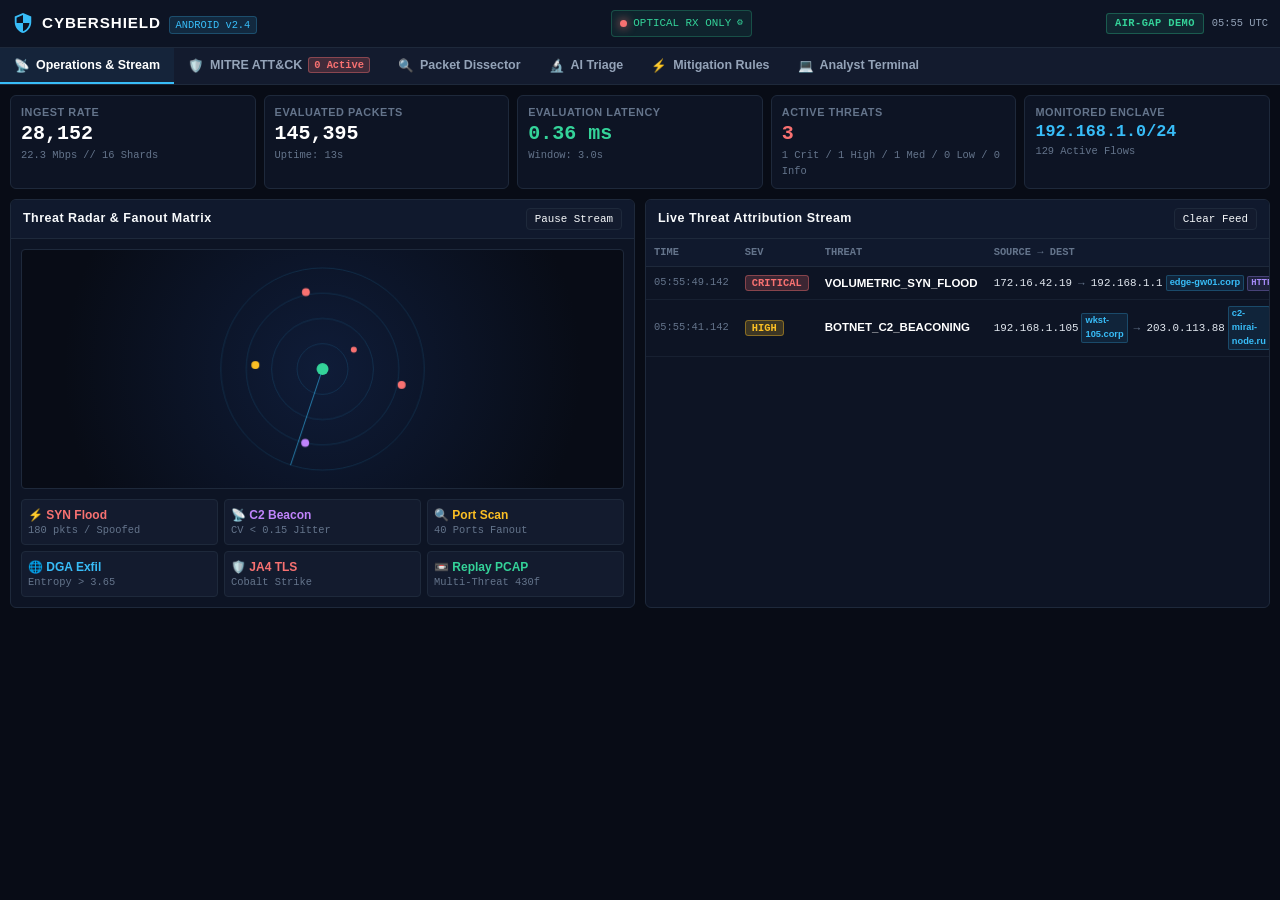
==== index.html @ d5a93fc0 "feat(deploy): deploy GitHub Pages web distribution and clean gradle caches" ====
<!DOCTYPE html>
<html lang="en">
<head>
  <meta charset="UTF-8">
  <meta name="viewport" content="width=device-width, initial-scale=1.0, maximum-scale=1.0, user-scalable=no">
  <meta name="theme-color" content="#080c16">
  <title>CYBERSHIELD Enclave</title>
  <link rel="stylesheet" href="styles.css">
</head>
<body>

  <!-- Top Enterprise Navigation Bar -->
  <header class="top-navbar">
    <div class="brand-wrap">
      <div class="brand-shield">
        <svg viewBox="0 0 24 24">
          <path d="M12 1L3 5v6c0 5.55 3.84 10.74 9 12 5.16-1.26 9-6.45 9-12V5l-9-4zm0 10.99h7c-.53 4.12-3.28 7.79-7 8.94V12H5V6.3l7-3.11v8.8z"/>
        </svg>
      </div>
      <div>
        <span class="brand-text">CYBERSHIELD</span>
        <span class="brand-tag">ANDROID v2.4</span>
      </div>
    </div>

    <!-- Hardware Optical Data Diode Status Indicator & Server Switcher -->
    <div class="diode-telemetry-badge" id="diodeStatusBadge" title="Tap to configure sensor endpoint">
      <span class="diode-led" id="diodeLed"></span>
      <span id="diodeStatusText">OPTICAL RX ONLY</span>
      <span style="font-size: 0.6rem;">⚙️</span>
    </div>

    <div class="navbar-right">
      <span class="status-pill pill-online" id="connStatus">ONLINE</span>
      <span id="sysClock" style="color: var(--text-muted); font-size: 0.65rem; font-family: var(--font-mono);">00:00 UTC</span>
    </div>
  </header>

  <!-- Enterprise Tab Workspace Navigation Bar (Swipeable/Scrollable) -->
  <nav class="workspace-tabs-bar" aria-label="Security Workspace Navigation">
    <button class="nav-tab-btn active" data-view="viewOps" id="tabNavOps">
      <span>📡</span>
      <span>Operations & Stream</span>
    </button>
    <button class="nav-tab-btn" data-view="viewMitre" id="tabNavMitre">
      <span>🛡️</span>
      <span>MITRE ATT&CK</span>
      <span class="tab-badge" id="mitreHitBadge">0 Active</span>
    </button>
    <button class="nav-tab-btn" data-view="viewDissect" id="tabNavDissect">
      <span>🔍</span>
      <span>Packet Dissector</span>
    </button>
    <button class="nav-tab-btn" data-view="viewTriage" id="tabNavTriage">
      <span>🔬</span>
      <span>AI Triage</span>
    </button>
    <button class="nav-tab-btn" data-view="viewRules" id="tabNavRules">
      <span>⚡</span>
      <span>Mitigation Rules</span>
    </button>
    <button class="nav-tab-btn" data-view="viewTerminal" id="tabNavTerminal">
      <span>💻</span>
      <span>Analyst Terminal</span>
    </button>
  </nav>

  <!-- Main Workspace Container -->
  <main class="app-container">

    <!-- KPI Metrics Top Strip -->
    <section class="kpi-strip" aria-label="System Metrics">
      <div class="kpi-block">
        <div class="kpi-block-label">Ingest Rate</div>
        <div class="kpi-block-value" id="metricPps">0</div>
        <div class="kpi-block-sub" id="metricMbps">0.0 Mbps // 16 Shards</div>
      </div>
      <div class="kpi-block">
        <div class="kpi-block-label">Evaluated Packets</div>
        <div class="kpi-block-value" id="metricPackets">0</div>
        <div class="kpi-block-sub" id="metricUptime">Uptime: 0s</div>
      </div>
      <div class="kpi-block">
        <div class="kpi-block-label">Evaluation Latency</div>
        <div class="kpi-block-value" id="metricLatency" style="color: #34d399;">0.0 ms</div>
        <div class="kpi-block-sub">Window: 3.0s</div>
      </div>
      <div class="kpi-block">
        <div class="kpi-block-label">Active Threats</div>
        <div class="kpi-block-value" id="metricAlerts" style="color: #f87171;">0</div>
        <div class="kpi-block-sub" id="metricSeveritySummary">0 Crit / 0 High</div>
      </div>
      <div class="kpi-block">
        <div class="kpi-block-label">Monitored Enclave</div>
        <div class="kpi-block-value" style="font-size: 1.05rem; color: #38bdf8;">192.168.1.0/24</div>
        <div class="kpi-block-sub" id="metricFlows">0 Active Flows</div>
      </div>
    </section>

    <!-- =========================================================
         VIEW 1: Operations & Stream
         ========================================================= -->
    <div class="tab-view active" id="viewOps">
      <div class="ops-grid">
        
        <!-- Threat Radar & Attack Injector -->
        <div class="panel-box">
          <div class="panel-box-header">
            <span>Threat Radar & Fanout Matrix</span>
            <button class="btn-ctrl" id="btnToggleGen">
              <span id="genToggleText">Pause Stream</span>
            </button>
          </div>
          <div class="panel-box-body">
            
            <div class="radar-frame">
              <canvas id="radarCanvas" width="500" height="240"></canvas>
            </div>

            <!-- Attack Vector Injection Grid -->
            <div class="attacks-btn-grid">
              <button class="btn-attack-action" id="btnInjectSyn">
                <div class="att-title" style="color: #f87171;">⚡ SYN Flood</div>
                <div class="att-desc">180 pkts / Spoofed</div>
              </button>
              <button class="btn-attack-action" id="btnInjectBeacon">
                <div class="att-title" style="color: #c084fc;">📡 C2 Beacon</div>
                <div class="att-desc">CV &lt; 0.15 Jitter</div>
              </button>
              <button class="btn-attack-action" id="btnInjectScan">
                <div class="att-title" style="color: #fbbf24;">🔍 Port Scan</div>
                <div class="att-desc">40 Ports Fanout</div>
              </button>
              <button class="btn-attack-action" id="btnInjectDga">
                <div class="att-title" style="color: #38bdf8;">🌐 DGA Exfil</div>
                <div class="att-desc">Entropy &gt; 3.65</div>
              </button>
              <button class="btn-attack-action" id="btnInjectJa4">
                <div class="att-title" style="color: #f87171;">🛡️ JA4 TLS</div>
                <div class="att-desc">Cobalt Strike</div>
              </button>
              <button class="btn-attack-action" id="btnReplayPcap">
                <div class="att-title" style="color: #34d399;">📼 Replay PCAP</div>
                <div class="att-desc">Multi-Threat 430f</div>
              </button>
            </div>

          </div>
        </div>

        <!-- Live Threat Attribution Feed -->
        <div class="panel-box">
          <div class="panel-box-header">
            <span>Live Threat Attribution Stream</span>
            <button class="btn-ctrl" id="btnClearAlerts">Clear Feed</button>
          </div>
          <div class="panel-box-body" style="padding: 0;">
            <div class="dense-table-wrap">
              <table class="dense-table" id="alertsTable">
                <thead>
                  <tr>
                    <th>TIME</th>
                    <th>SEV</th>
                    <th>THREAT</th>
                    <th>SOURCE &rarr; DEST</th>
                    <th>CONF</th>
                    <th>ACTION</th>
                  </tr>
                </thead>
                <tbody id="alertsTableBody">
                  <tr>
                    <td colspan="6" style="text-align: center; color: var(--text-dim); padding: 30px;">
                      Awaiting threat indicators...
                    </td>
                  </tr>
                </tbody>
              </table>
            </div>
          </div>
        </div>

      </div>
    </div>

    <!-- =========================================================
         VIEW 2: MITRE ATT&CK Matrix
         ========================================================= -->
    <div class="tab-view" id="viewMitre">
      <div class="panel-box">
        <div class="panel-box-header">
          <span>MITRE ATT&CK Enterprise Matrix (14 Tactics)</span>
          <button class="btn-ctrl" id="btnRefreshMitre">Refresh</button>
        </div>
        <div class="panel-box-body">
          <div style="font-size: 0.68rem; color: var(--text-dim); margin-bottom: 8px;">
            Swipe horizontally to inspect all 14 adversary tactics and illuminated techniques:
          </div>
          <div class="mitre-matrix-grid" id="mitreMatrixGrid">
            <!-- Dynamically populated -->
          </div>
        </div>
      </div>
    </div>

    <!-- =========================================================
         VIEW 3: Packet Dissector (Wireshark)
         ========================================================= -->
    <div class="tab-view" id="viewDissect">
      <div class="panel-box">
        <div class="panel-box-header">
          <span>Deep Packet Dissector & Raw Hex Stream</span>
          <button class="btn-ctrl" id="btnRefreshDissect">Capture Frame</button>
        </div>
        <div class="panel-box-body">
          <div class="dissector-container">
            <div id="packetTreeContainer">
              <!-- Dynamically populated -->
            </div>
            <div>
              <div class="panel-box-header" style="background: var(--bg-surface); margin-bottom: 4px; padding: 4px 8px;">
                <span>Frame Byte Stream (Offset / Hex / ASCII)</span>
              </div>
              <pre class="hex-dump-panel" id="hexDumpContainer">0000   00 00 00 00 00 00 00 00 00 00 00 00 00 00 00 00  ................</pre>
            </div>
          </div>
        </div>
      </div>
    </div>

    <!-- =========================================================
         VIEW 4: AI Incident Triage
         ========================================================= -->
    <div class="tab-view" id="viewTriage">
      <div class="triage-dossier" id="triageDossier">
        
        <div style="display: flex; justify-content: space-between; align-items: center; border-bottom: 1px solid var(--border-subtle); padding-bottom: 8px;">
          <div>
            <div style="font-weight: 800; font-size: 0.85rem;" id="triageTitle">INCIDENT TRIAGE DOSSIER</div>
            <div style="font-family: var(--font-mono); font-size: 0.65rem; color: var(--text-dim);">Target Attribution & Blast Radius Assessment</div>
          </div>
          <button class="btn-ctrl btn-active" id="btnReTriageLatest">Triage Alert</button>
        </div>

        <div class="triage-meta-grid">
          <div class="triage-meta-cell">
            <div class="triage-meta-label">Threat Class</div>
            <div class="triage-meta-val" id="triageThreatClass">VOLUMETRIC_SYN_FLOOD</div>
          </div>
          <div class="triage-meta-cell">
            <div class="triage-meta-label">Severity & Conf</div>
            <div class="triage-meta-val" id="triageSevConf">CRITICAL (98%)</div>
          </div>
          <div class="triage-meta-cell">
            <div class="triage-meta-label">MITRE ID</div>
            <div class="triage-meta-val" id="triageMitreId">T1498.001</div>
          </div>
          <div class="triage-meta-cell">
            <div class="triage-meta-label">Adversary Attribution</div>
            <div class="triage-meta-val" id="triageActor">DDoS Botnet Cluster</div>
          </div>
        </div>

        <div>
          <div style="font-weight: 700; font-size: 0.72rem; color: var(--accent-blue); margin-bottom: 4px;">Executive Threat Summary</div>
          <div class="triage-prose" id="triageSummary">Awaiting alert evaluation...</div>
        </div>

        <div>
          <div style="font-weight: 700; font-size: 0.72rem; color: var(--accent-blue); margin-bottom: 4px;">Blast Radius & Impact</div>
          <div class="triage-prose" id="triageBlastRadius">Evaluating lateral movement exposure...</div>
        </div>

        <div>
          <div style="font-weight: 700; font-size: 0.72rem; color: var(--accent-blue); margin-bottom: 4px;">Containment Playbook</div>
          <div id="triagePlaybook" style="display: flex; flex-direction: column; gap: 6px;">
            <!-- Steps -->
          </div>
        </div>

      </div>
    </div>

    <!-- =========================================================
         VIEW 5: Mitigation Rules
         ========================================================= -->
    <div class="tab-view" id="viewRules">
      <div class="panel-box">
        <div class="panel-box-header">
          <span>Automated Firewall & IDS/IPS Enforcement Rules</span>
        </div>
        <div class="panel-box-body">
          <div class="rules-grid">
            
            <div class="rule-box">
              <div class="rule-box-head">
                <span>Linux iptables Rule</span>
                <button class="btn-copy-rule" onclick="copyRule('ruleIptables')">Copy</button>
              </div>
              <pre class="rule-code-block" id="ruleIptables"># Generating iptables rule...</pre>
            </div>

            <div class="rule-box">
              <div class="rule-box-head">
                <span>Linux nftables Syntax</span>
                <button class="btn-copy-rule" onclick="copyRule('ruleNftables')">Copy</button>
              </div>
              <pre class="rule-code-block" id="ruleNftables"># Generating nftables rule...</pre>
            </div>

            <div class="rule-box">
              <div class="rule-box-head">
                <span>Suricata IDS Signature</span>
                <button class="btn-copy-rule" onclick="copyRule('ruleSuricata')">Copy</button>
              </div>
              <pre class="rule-code-block" id="ruleSuricata"># Generating Suricata rule...</pre>
            </div>

            <div class="rule-box">
              <div class="rule-box-head">
                <span>Snort IPS Signature</span>
                <button class="btn-copy-rule" onclick="copyRule('ruleSnort')">Copy</button>
              </div>
              <pre class="rule-code-block" id="ruleSnort"># Generating Snort rule...</pre>
            </div>

            <div class="rule-box">
              <div class="rule-box-head">
                <span>pfSense XML Filter Snippet</span>
                <button class="btn-copy-rule" onclick="copyRule('rulePfsense')">Copy</button>
              </div>
              <pre class="rule-code-block" id="rulePfsense">&lt;!-- Generating pfSense rule... --&gt;</pre>
            </div>

          </div>
        </div>
      </div>
    </div>

    <!-- =========================================================
         VIEW 6: Analyst Terminal
         ========================================================= -->
    <div class="tab-view" id="viewTerminal">
      <div class="terminal-window">
        <div class="terminal-topbar">
          <span>ANALYST CONSOLE // TACTICAL SESSION</span>
          <div style="display: flex; gap: 4px;">
            <button class="btn-ctrl" id="btnQueryStatus">Status</button>
            <button class="btn-ctrl" id="btnQueryMitre">MITRE</button>
            <button class="btn-ctrl" id="btnQueryIsolate">Isolate</button>
            <button class="btn-ctrl" id="btnQueryJa4">JA4</button>
          </div>
        </div>

        <div class="terminal-history" id="termHistory">
          <div class="term-entry-ai">
CYBERSHIELD SECURITY OPERATIONS CORE // AIR-GAPPED MOBILE CONSOLE
Type tactical inquiries below (e.g. 'status', 'mitre', 'isolate host', 'ja4 analysis').
          </div>
        </div>

        <div class="terminal-prompt-bar">
          <span style="font-family: var(--font-mono); font-size: 0.72rem; color: var(--accent-blue);">analyst@soc:~$</span>
          <input type="text" class="term-input" id="termInput" placeholder="Command or query..." autocomplete="off">
          <button class="btn-ctrl btn-active" id="btnTermSend">Run</button>
        </div>
      </div>
    </div>

  </main>

  <!-- Endpoint Settings Modal -->
  <div class="modal-overlay" id="settingsModal">
    <div class="modal-card">
      <div style="display: flex; justify-content: space-between; align-items: center; border-bottom: 1px solid var(--border-subtle); padding-bottom: 8px;">
        <span style="font-weight: 700; font-size: 0.85rem;">Sensor Endpoint Configuration</span>
        <button class="btn-ctrl" id="btnCloseSettings">✕</button>
      </div>

      <div style="font-size: 0.72rem; color: var(--text-muted);">
        Select connection target for this Android device:
      </div>

      <div style="display: flex; flex-direction: column; gap: 8px;">
        <button class="btn-ctrl" id="btnPresetEmulator" style="text-align: left; padding: 8px;">
          <strong>🤖 Android Emulator Localhost</strong><br>
          <span style="color: var(--text-dim); font-size: 0.65rem;">http://10.0.2.2:8080 (Points to your Windows PC)</span>
        </button>

        <button class="btn-ctrl" id="btnPresetCloudflare" style="text-align: left; padding: 8px;">
          <strong>🌐 Live Public Cloudflare Tunnel</strong><br>
          <span style="color: var(--text-dim); font-size: 0.65rem;">https://lower-watts-new-mistakes.trycloudflare.com</span>
        </button>

        <button class="btn-ctrl" id="btnPresetOffline" style="text-align: left; padding: 8px;">
          <strong>🛡️ Air-Gapped Standalone Simulation</strong><br>
          <span style="color: var(--text-dim); font-size: 0.65rem;">100% Offline Embedded Mode (Zero network required)</span>
        </button>
      </div>

      <div style="margin-top: 6px;">
        <label style="font-size: 0.68rem; color: var(--text-dim); font-family: var(--font-mono);">Custom Server URL:</label>
        <input type="text" id="inputCustomServer" class="term-input" style="width: 100%; border: 1px solid var(--border-subtle); padding: 6px; border-radius: 4px; margin-top: 4px;" placeholder="http://192.168.1.x:8080">
      </div>

      <div style="display: flex; justify-content: flex-end; gap: 8px; margin-top: 8px;">
        <button class="btn-ctrl btn-active" id="btnSaveServer">Apply & Connect</button>
      </div>
    </div>
  </div>

  <div class="toast-box" id="toastBox" style="display: none;"></div>

  <script src="app.js"></script>
</body>
</html>
---- styles.css ----
/* CYBERSHIELD // Enterprise Security Operations & Threat Enclave
   Mobile & Android Responsive Styling Palette */

:root {
  --bg-primary: #080c16;
  --bg-surface: #0d1424;
  --bg-surface-elevated: #131b2e;
  --bg-panel-header: #10192d;
  --border-subtle: #1e293b;
  --border-active: #38bdf8;
  
  --accent-blue: #38bdf8;
  --accent-cyan: #22d3ee;
  --accent-emerald: #34d399;
  --accent-amber: #fbbf24;
  --accent-crimson: #f87171;
  --accent-purple: #c084fc;

  --text-primary: #f8fafc;
  --text-muted: #94a3b8;
  --text-dim: #64748b;

  --font-sans: -apple-system, BlinkMacSystemFont, "Segoe UI", Roboto, "Inter", sans-serif;
  --font-mono: "JetBrains Mono", "SF Mono", "Fira Code", "Courier New", monospace;
}

* {
  box-sizing: border-box;
  margin: 0;
  padding: 0;
  -webkit-tap-highlight-color: transparent;
}

body {
  background-color: var(--bg-primary);
  color: var(--text-primary);
  font-family: var(--font-sans);
  font-size: 13px;
  line-height: 1.5;
  overflow-x: hidden;
  user-select: none;
  -webkit-user-select: none;
}

/* Header Bar */
.top-navbar {
  display: flex;
  align-items: center;
  justify-content: space-between;
  background-color: var(--bg-surface);
  border-bottom: 1px solid var(--border-subtle);
  padding: 8px 12px;
  height: 48px;
  position: sticky;
  top: 0;
  z-index: 100;
}

.brand-wrap {
  display: flex;
  align-items: center;
  gap: 8px;
}

.brand-shield {
  width: 22px;
  height: 22px;
  fill: var(--accent-blue);
  display: flex;
  align-items: center;
  justify-content: center;
}

.brand-text {
  font-weight: 800;
  font-size: 0.95rem;
  letter-spacing: 0.06em;
  color: #fff;
}

.brand-tag {
  font-size: 0.65rem;
  font-family: var(--font-mono);
  color: var(--accent-blue);
  background: rgba(56, 189, 248, 0.12);
  padding: 2px 6px;
  border-radius: 3px;
  border: 1px solid rgba(56, 189, 248, 0.25);
  margin-left: 4px;
}

.diode-telemetry-badge {
  display: flex;
  align-items: center;
  gap: 6px;
  background: rgba(52, 211, 153, 0.08);
  border: 1px solid rgba(52, 211, 153, 0.25);
  padding: 4px 8px;
  border-radius: 4px;
  font-family: var(--font-mono);
  font-size: 0.68rem;
  color: var(--accent-emerald);
  cursor: pointer;
}

.diode-led {
  width: 7px;
  height: 7px;
  border-radius: 50%;
  background-color: var(--accent-emerald);
  box-shadow: 0 0 6px var(--accent-emerald);
  display: inline-block;
}

.navbar-right {
  display: flex;
  align-items: center;
  gap: 8px;
}

.status-pill {
  font-family: var(--font-mono);
  font-size: 0.65rem;
  font-weight: 600;
  padding: 2px 8px;
  border-radius: 3px;
  letter-spacing: 0.04em;
}

.pill-online {
  background: rgba(52, 211, 153, 0.1);
  color: var(--accent-emerald);
  border: 1px solid rgba(52, 211, 153, 0.3);
}

.pill-offline {
  background: rgba(248, 113, 113, 0.1);
  color: var(--accent-crimson);
  border: 1px solid rgba(248, 113, 113, 0.3);
}

/* Workspace Tabs Bar (Scrollable on Android Mobile) */
.workspace-tabs-bar {
  display: flex;
  background-color: var(--bg-surface-elevated);
  border-bottom: 1px solid var(--border-subtle);
  overflow-x: auto;
  white-space: nowrap;
  -webkit-overflow-scrolling: touch;
  scrollbar-width: none;
}
.workspace-tabs-bar::-webkit-scrollbar {
  display: none;
}

.nav-tab-btn {
  display: flex;
  align-items: center;
  gap: 6px;
  padding: 9px 14px;
  background: transparent;
  border: none;
  border-bottom: 2px solid transparent;
  color: var(--text-muted);
  font-size: 0.78rem;
  font-weight: 600;
  cursor: pointer;
  transition: all 0.15s ease;
  flex-shrink: 0;
}

.nav-tab-btn:active, .nav-tab-btn.active {
  color: #fff;
  border-bottom-color: var(--accent-blue);
  background: rgba(56, 189, 248, 0.06);
}

.tab-badge {
  background: rgba(248, 113, 113, 0.2);
  color: var(--accent-crimson);
  border: 1px solid rgba(248, 113, 113, 0.4);
  padding: 1px 5px;
  border-radius: 3px;
  font-size: 0.65rem;
  font-family: var(--font-mono);
}

/* Main Container */
.app-container {
  padding: 10px;
  display: flex;
  flex-direction: column;
  gap: 10px;
  max-width: 1600px;
  margin: 0 auto;
}

/* KPI Metrics Strip */
.kpi-strip {
  display: grid;
  grid-template-columns: repeat(auto-fit, minmax(130px, 1fr));
  gap: 8px;
}

.kpi-block {
  background-color: var(--bg-surface);
  border: 1px solid var(--border-subtle);
  border-radius: 6px;
  padding: 8px 10px;
}

.kpi-block-label {
  font-size: 0.68rem;
  color: var(--text-dim);
  text-transform: uppercase;
  letter-spacing: 0.05em;
  font-weight: 600;
}

.kpi-block-value {
  font-family: var(--font-mono);
  font-size: 1.25rem;
  font-weight: 700;
  color: #fff;
  line-height: 1.2;
  margin: 2px 0;
}

.kpi-block-sub {
  font-size: 0.65rem;
  font-family: var(--font-mono);
  color: var(--text-dim);
}

/* Tab Views */
.tab-view {
  display: none;
}
.tab-view.active {
  display: block;
}

/* Operations Grid */
.ops-grid {
  display: grid;
  grid-template-columns: 1fr;
  gap: 10px;
}

@media (min-width: 1024px) {
  .ops-grid {
    grid-template-columns: 1fr 1fr;
  }
}

.panel-box {
  background-color: var(--bg-surface);
  border: 1px solid var(--border-subtle);
  border-radius: 6px;
  overflow: hidden;
}

.panel-box-header {
  background-color: var(--bg-panel-header);
  border-bottom: 1px solid var(--border-subtle);
  padding: 8px 12px;
  font-weight: 700;
  font-size: 0.78rem;
  letter-spacing: 0.04em;
  display: flex;
  align-items: center;
  justify-content: space-between;
}

.panel-box-body {
  padding: 10px;
}

/* Radar Frame */
.radar-frame {
  width: 100%;
  height: 240px;
  background: radial-gradient(circle at center, #0f1c38 0%, #080c16 80%);
  border: 1px solid var(--border-subtle);
  border-radius: 4px;
  overflow: hidden;
  position: relative;
}

canvas#radarCanvas {
  width: 100%;
  height: 100%;
  display: block;
}

/* Attacks Button Grid */
.attacks-btn-grid {
  display: grid;
  grid-template-columns: repeat(2, 1fr);
  gap: 6px;
  margin-top: 10px;
}

@media (min-width: 600px) {
  .attacks-btn-grid {
    grid-template-columns: repeat(3, 1fr);
  }
}

.btn-attack-action {
  background-color: var(--bg-surface-elevated);
  border: 1px solid var(--border-subtle);
  border-radius: 4px;
  padding: 8px 6px;
  text-align: left;
  cursor: pointer;
  transition: background 0.15s ease;
}

.btn-attack-action:active {
  background-color: rgba(56, 189, 248, 0.15);
  border-color: var(--accent-blue);
}

.att-title {
  font-weight: 700;
  font-size: 0.75rem;
}

.att-desc {
  font-size: 0.65rem;
  color: var(--text-dim);
  font-family: var(--font-mono);
  margin-top: 2px;
}

/* Dense Table */
.dense-table-wrap {
  width: 100%;
  overflow-x: auto;
  max-height: 440px;
  -webkit-overflow-scrolling: touch;
}

.dense-table {
  width: 100%;
  border-collapse: collapse;
  font-size: 0.72rem;
  min-width: 540px;
}

.dense-table th {
  background: var(--bg-panel-header);
  padding: 6px 8px;
  font-family: var(--font-mono);
  font-size: 0.65rem;
  color: var(--text-dim);
  text-align: left;
  position: sticky;
  top: 0;
  border-bottom: 1px solid var(--border-subtle);
}

.dense-table td {
  padding: 6px 8px;
  border-bottom: 1px solid rgba(30, 41, 59, 0.6);
}

.btn-table-action {
  background: var(--bg-surface-elevated);
  border: 1px solid var(--border-subtle);
  color: var(--accent-blue);
  font-size: 0.65rem;
  font-family: var(--font-mono);
  padding: 3px 6px;
  border-radius: 3px;
  cursor: pointer;
}
.btn-table-action:active {
  background: var(--accent-blue);
  color: #000;
}

/* Severity Pills */
.sev-pill {
  padding: 1px 6px;
  border-radius: 3px;
  font-family: var(--font-mono);
  font-size: 0.65rem;
  font-weight: 700;
}
.pill-critical {
  background: rgba(248, 113, 113, 0.2);
  color: var(--accent-crimson);
  border: 1px solid rgba(248, 113, 113, 0.4);
}
.pill-high {
  background: rgba(251, 191, 36, 0.2);
  color: var(--accent-amber);
  border: 1px solid rgba(251, 191, 36, 0.4);
}
.pill-medium {
  background: rgba(56, 189, 248, 0.2);
  color: var(--accent-blue);
  border: 1px solid rgba(56, 189, 248, 0.4);
}
.pill-low {
  background: rgba(52, 211, 153, 0.16);
  color: #34d399;
  border: 1px solid rgba(52, 211, 153, 0.35);
}
.pill-info {
  background: rgba(148, 163, 184, 0.16);
  color: #94a3b8;
  border: 1px solid rgba(148, 163, 184, 0.35);
}

/* Dynamic Confidence Progress Meter */
.conf-cell {
  display: flex;
  align-items: center;
  gap: 6px;
}
.conf-val {
  font-family: var(--font-mono);
  font-weight: 700;
  font-size: 0.68rem;
  min-width: 28px;
}
.conf-mini-bar {
  flex: 1;
  min-width: 36px;
  max-width: 54px;
  height: 4px;
  background: rgba(255, 255, 255, 0.08);
  border-radius: 2px;
  overflow: hidden;
}
.conf-mini-fill {
  height: 100%;
  border-radius: 2px;
  transition: width 0.3s ease;
}

/* Natural Hostnames & Protocol Endpoint Tagging */
.endpoint-flow {
  display: flex;
  align-items: center;
  gap: 4px;
  flex-wrap: nowrap;
}
.endpoint-item {
  display: inline-flex;
  align-items: center;
  gap: 3px;
}
.ip-addr {
  color: #e2e8f0;
  font-family: var(--font-mono);
  font-size: 0.68rem;
}
.host-tag {
  font-size: 0.58rem;
  font-family: var(--font-sans);
  font-weight: 600;
  color: #38bdf8;
  background: rgba(56, 189, 248, 0.1);
  border: 1px solid rgba(56, 189, 248, 0.25);
  padding: 0 3px;
  border-radius: 2px;
}
.port-badge {
  font-size: 0.55rem;
  font-family: var(--font-mono);
  font-weight: 700;
  color: #a78bfa;
  background: rgba(167, 139, 250, 0.12);
  border: 1px solid rgba(167, 139, 250, 0.3);
  padding: 0 3px;
  border-radius: 2px;
}
.port-num {
  color: #94a3b8;
  font-size: 0.65rem;
  font-family: var(--font-mono);
}
.flow-arrow {
  color: #64748b;
  font-size: 0.68rem;
}
.extra-targets {
  color: #fbbf24;
  font-size: 0.60rem;
  font-weight: 600;
  margin-left: 2px;
}

/* MITRE Matrix Grid (Horizontally scrollable for mobile) */
.mitre-matrix-grid {
  display: flex;
  gap: 6px;
  overflow-x: auto;
  padding: 10px 0;
  -webkit-overflow-scrolling: touch;
}

.mitre-tactic-col {
  width: 140px;
  flex-shrink: 0;
  display: flex;
  flex-direction: column;
  gap: 4px;
}

.mitre-tactic-title {
  background: var(--bg-panel-header);
  border: 1px solid var(--border-subtle);
  padding: 5px 6px;
  font-weight: 700;
  font-size: 0.68rem;
  color: #fff;
  border-radius: 3px;
  text-align: center;
}

.mitre-tech-card {
  background: var(--bg-surface-elevated);
  border: 1px solid var(--border-subtle);
  padding: 5px 6px;
  border-radius: 3px;
  font-size: 0.65rem;
  cursor: pointer;
  transition: all 0.15s ease;
}

.mitre-tech-card.active-tech {
  border-color: var(--accent-crimson);
  background: rgba(248, 113, 113, 0.12);
  box-shadow: 0 0 8px rgba(248, 113, 113, 0.25);
}

.tech-id {
  font-family: var(--font-mono);
  font-size: 0.62rem;
  color: var(--accent-blue);
}

.tech-name {
  font-weight: 600;
  margin-top: 1px;
}

/* Dissector & Triage */
.dissector-container {
  display: flex;
  flex-direction: column;
  gap: 10px;
}

.hex-dump-panel {
  background: #04060b;
  border: 1px solid var(--border-subtle);
  border-radius: 4px;
  padding: 8px;
  font-family: var(--font-mono);
  font-size: 0.65rem;
  color: #94a3b8;
  overflow-x: auto;
  white-space: pre;
  max-height: 280px;
  -webkit-overflow-scrolling: touch;
}

.tree-layer-box {
  background: var(--bg-surface-elevated);
  border: 1px solid var(--border-subtle);
  border-radius: 4px;
  margin-bottom: 4px;
}

.tree-layer-head {
  padding: 6px 10px;
  font-weight: 600;
  font-size: 0.72rem;
  background: var(--bg-panel-header);
}

.triage-dossier {
  background: var(--bg-surface);
  border: 1px solid var(--border-subtle);
  border-radius: 6px;
  padding: 12px;
  display: flex;
  flex-direction: column;
  gap: 10px;
}

.triage-meta-grid {
  display: grid;
  grid-template-columns: repeat(2, 1fr);
  gap: 6px;
}

.triage-meta-cell {
  background: var(--bg-surface-elevated);
  border: 1px solid var(--border-subtle);
  padding: 6px 8px;
  border-radius: 4px;
}

.triage-meta-label {
  font-size: 0.65rem;
  color: var(--text-dim);
  text-transform: uppercase;
  font-family: var(--font-mono);
}

.triage-meta-val {
  font-weight: 700;
  font-size: 0.8rem;
  color: #fff;
  margin-top: 1px;
}

.triage-prose {
  background: var(--bg-surface-elevated);
  border: 1px solid var(--border-subtle);
  padding: 10px;
  border-radius: 4px;
  font-size: 0.75rem;
  color: #cbd5e1;
  line-height: 1.5;
}

/* Rules Grid */
.rules-grid {
  display: flex;
  flex-direction: column;
  gap: 8px;
}

.rule-box {
  background: var(--bg-surface-elevated);
  border: 1px solid var(--border-subtle);
  border-radius: 4px;
  overflow: hidden;
}

.rule-box-head {
  background: var(--bg-panel-header);
  padding: 6px 10px;
  font-weight: 700;
  font-size: 0.72rem;
  display: flex;
  justify-content: space-between;
  align-items: center;
}

.rule-code-block {
  padding: 8px 10px;
  font-family: var(--font-mono);
  font-size: 0.68rem;
  color: #38bdf8;
  background: #050811;
  overflow-x: auto;
  white-space: pre-wrap;
  word-break: break-all;
}

.btn-copy-rule {
  background: transparent;
  border: 1px solid var(--border-subtle);
  color: var(--text-muted);
  font-size: 0.65rem;
  padding: 2px 8px;
  border-radius: 3px;
  cursor: pointer;
}

/* Terminal Console */
.terminal-window {
  background: #040711;
  border: 1px solid var(--border-subtle);
  border-radius: 6px;
  overflow: hidden;
  display: flex;
  flex-direction: column;
  height: 420px;
}

.terminal-topbar {
  background: #080e1e;
  border-bottom: 1px solid var(--border-subtle);
  padding: 6px 10px;
  font-family: var(--font-mono);
  font-size: 0.68rem;
  display: flex;
  align-items: center;
  justify-content: space-between;
  overflow-x: auto;
}

.terminal-history {
  flex: 1;
  padding: 10px;
  overflow-y: auto;
  font-family: var(--font-mono);
  font-size: 0.72rem;
  display: flex;
  flex-direction: column;
  gap: 6px;
  -webkit-overflow-scrolling: touch;
}

.term-entry-user {
  color: var(--accent-blue);
}

.term-entry-ai {
  color: #94a3b8;
  white-space: pre-wrap;
  line-height: 1.45;
}

.terminal-prompt-bar {
  display: flex;
  align-items: center;
  gap: 6px;
  padding: 6px 8px;
  background: #080e1e;
  border-top: 1px solid var(--border-subtle);
}

.term-input {
  flex: 1;
  background: transparent;
  border: none;
  color: #fff;
  font-family: var(--font-mono);
  font-size: 0.75rem;
  outline: none;
}

/* Controls & Buttons */
.btn-ctrl {
  background: var(--bg-surface-elevated);
  border: 1px solid var(--border-subtle);
  color: var(--text-primary);
  font-size: 0.68rem;
  font-family: var(--font-mono);
  padding: 4px 8px;
  border-radius: 4px;
  cursor: pointer;
}
.btn-ctrl:active, .btn-ctrl.btn-active {
  background: var(--accent-blue);
  color: #000;
  border-color: var(--accent-blue);
}

/* Toast */
.toast-box {
  position: fixed;
  bottom: 16px;
  right: 16px;
  left: 16px;
  max-width: 400px;
  margin: 0 auto;
  background: #0d1424;
  border: 1px solid var(--accent-blue);
  color: #fff;
  padding: 8px 12px;
  border-radius: 6px;
  font-size: 0.75rem;
  display: flex;
  align-items: center;
  gap: 8px;
  z-index: 9999;
  box-shadow: 0 4px 16px rgba(0, 0, 0, 0.6);
}

/* Modal */
.modal-overlay {
  display: none;
  position: fixed;
  top: 0;
  left: 0;
  right: 0;
  bottom: 0;
  background: rgba(4, 7, 17, 0.85);
  z-index: 500;
  align-items: center;
  justify-content: center;
  padding: 16px;
}
.modal-overlay.open {
  display: flex;
}

.modal-card {
  background: var(--bg-surface);
  border: 1px solid var(--border-subtle);
  border-radius: 8px;
  width: 100%;
  max-width: 480px;
  padding: 16px;
  display: flex;
  flex-direction: column;
  gap: 12px;
}
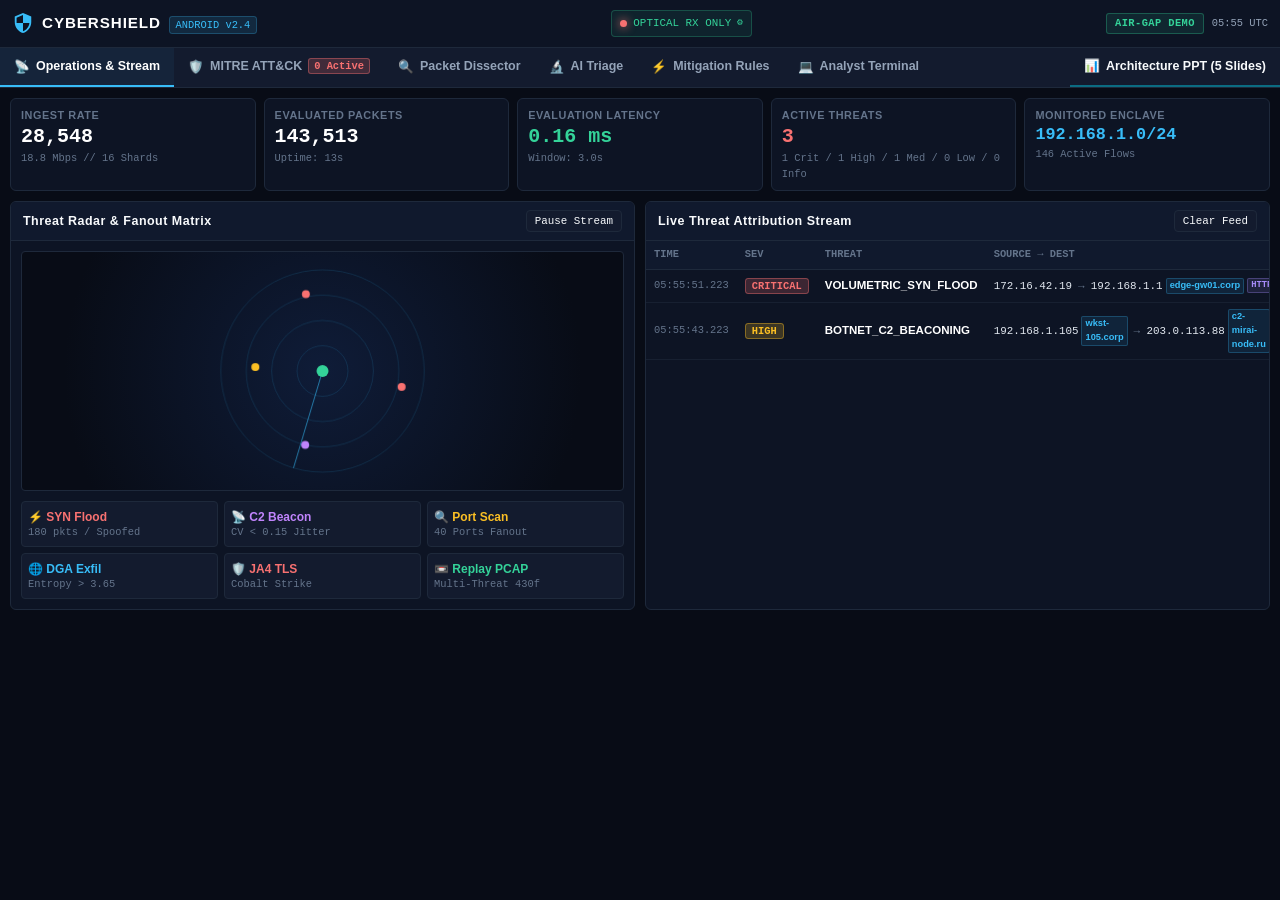
==== commit c97ece93: "feat: add 5-slide enterprise architecture presentation (.pptx & interactive html)" ====
--- a/index.html
+++ b/index.html
@@ -63,6 +63,10 @@
       <span>💻</span>
       <span>Analyst Terminal</span>
     </button>
+    <a href="presentation.html" target="_blank" class="nav-tab-btn" id="tabNavPPT" style="color: var(--color-cyan); margin-left: auto; text-decoration: none; border-color: rgba(0,229,255,0.4);">
+      <span>📊</span>
+      <span>Architecture PPT (5 Slides)</span>
+    </a>
   </nav>
 
   <!-- Main Workspace Container -->
